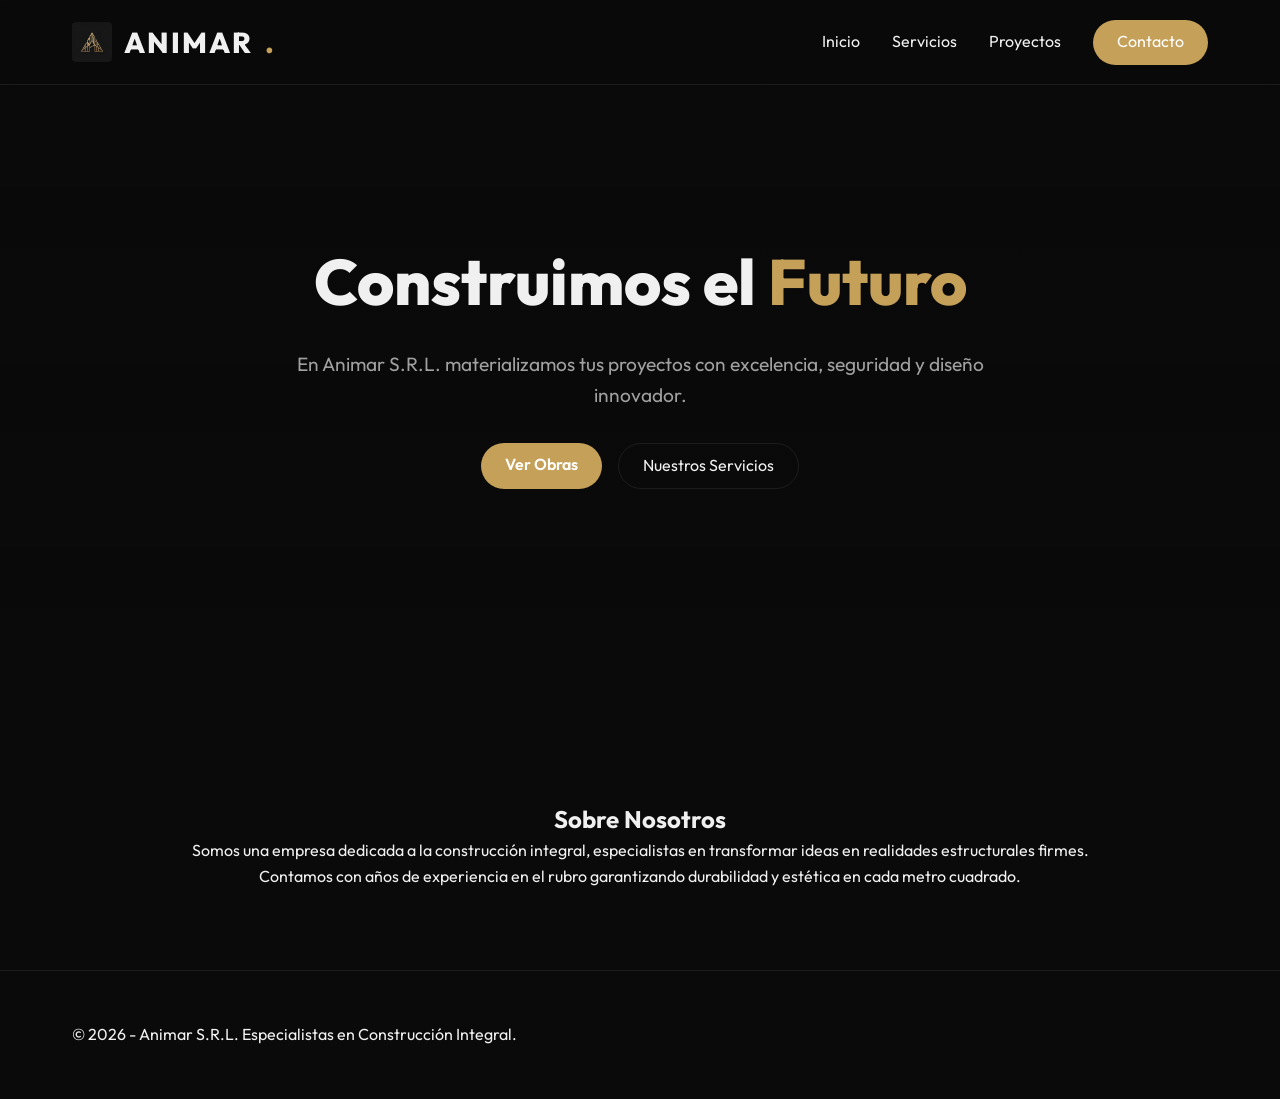
==== index.html @ dadec55a "Initial commit" ====
<!DOCTYPE html>
<html lang="es">
<head>
    <meta charset="utf-8" />
    <meta name="viewport" content="width=device-width, initial-scale=1.0" />
    <title>Animar - Inicio</title>
    <link rel="stylesheet" href="css/style.css" />
    <link href="https://fonts.googleapis.com/css2?family=Outfit:wght@300;400;600;800&display=swap" rel="stylesheet">
    <link rel="icon" type="image/png" href="img/animar_logo.png" />
</head>
<body>
    <header class="glass-header">
        <div class="header-container">
            <a class="logo" href="index.html"><img src="img/animar_logo.png" alt="Animar Logo" class="header-logo-img" /> ANIMAR<span class="dot">.</span></a>
            <nav>
                <ul class="nav-links">
                    <li><a href="index.html">Inicio</a></li>
                    <li><a href="servicios.html">Servicios</a></li>
                    <li><a href="proyectos.html">Proyectos</a></li>
                    <li><a href="contacto.html" class="btn-primary">Contacto</a></li>
                </ul>
            </nav>
        </div>
    </header>

    <main role="main" class="main-content">
        <div class="hero-section animate-up">
            <div class="hero-overlay"></div>
            <div class="hero-content">
                <h1>Construimos el <span class="accent">Futuro</span></h1>
                <p>En Animar S.R.L. materializamos tus proyectos con excelencia, seguridad y diseño innovador.</p>
                <div class="hero-actions">
                    <a href="proyectos.html" class="btn-primary">Ver Obras</a>
                    <a href="servicios.html" class="btn-secondary">Nuestros Servicios</a>
                </div>
            </div>
        </div>

        <section class="about-section animate-up">
            <div class="container">
                <h2>Sobre Nosotros</h2>
                <p>Somos una empresa dedicada a la construcción integral, especialistas en transformar ideas en realidades estructurales firmes. Contamos con años de experiencia en el rubro garantizando durabilidad y estética en cada metro cuadrado.</p>
            </div>
        </section>
    </main>

    <footer class="glass-footer">
        <div class="footer-container">
            <p>&copy; <script>document.write(new Date().getFullYear())</script> - Animar S.R.L. Especialistas en Construcción Integral.</p>
            <!-- Panel Link Removed for Static Version -->
        </div>
    </footer>

    <script src="js/main.js"></script>
</body>
</html>
---- css/style.css ----
:root {
    --bg-dark: #0a0a0a;
    --bg-card: rgba(255, 255, 255, 0.03);
    --border-color: rgba(255, 255, 255, 0.08);
    --primary-color: #c5a059; /* Dorado/Bronce Premium */
    --primary-hover: #ad8a49;
    --text-main: #f0f0f0;
    --text-muted: #a0a0a0;
    --glass-bg: rgba(10, 10, 10, 0.7);
}

* {
    box-sizing: border-box;
    margin: 0;
    padding: 0;
}

body {
    font-family: 'Outfit', sans-serif;
    background-color: var(--bg-dark);
    color: var(--text-main);
    line-height: 1.6;
    overflow-x: hidden;
}

/* Header & Glassmorphism */
.glass-header {
    position: fixed;
    top: 0;
    width: 100%;
    background: var(--glass-bg);
    backdrop-filter: blur(12px);
    -webkit-backdrop-filter: blur(12px);
    border-bottom: 1px solid var(--border-color);
    z-index: 1000;
    transition: all 0.3s ease;
}

.header-container, .footer-container {
    max-width: 1200px;
    margin: 0 auto;
    padding: 1.2rem 2rem;
    display: flex;
    justify-content: space-between;
    align-items: center;
}

.logo {
    font-size: 1.8rem;
    font-weight: 800;
    color: var(--text-main);
    text-decoration: none;
    letter-spacing: 2px;
    display: flex;
    align-items: center;
    gap: 12px;
}
.header-logo-img {
    height: 40px;
    width: auto;
    border-radius: 4px;
}
.logo .dot { color: var(--primary-color); }

.nav-links {
    list-style: none;
    display: flex;
    gap: 2rem;
    align-items: center;
}

.nav-links a {
    color: var(--text-main);
    text-decoration: none;
    font-weight: 400;
    transition: color 0.3s;
}

.nav-links a:hover {
    color: var(--primary-color);
}

.btn-primary {
    background: var(--primary-color);
    color: #fff !important;
    padding: 0.6rem 1.5rem;
    border-radius: 50px;
    font-weight: 600;
    transition: transform 0.3s, background 0.3s;
    text-decoration: none;
    display: inline-block;
}

.btn-primary:hover {
    background: var(--primary-hover);
    transform: translateY(-2px);
}

.btn-secondary {
    border: 1px solid var(--border-color);
    color: var(--text-main);
    padding: 0.6rem 1.5rem;
    border-radius: 50px;
    text-decoration: none;
    transition: 0.3s;
    display: inline-block;
}

.btn-secondary:hover { 
    background: rgba(255,255,255,0.1); 
}

/* Main Content Padding */
.main-content {
    min-height: 100vh;
}

/* Footer */
.glass-footer {
    background: rgba(10, 10, 10, 0.95);
    border-top: 1px solid var(--border-color);
    margin-top: auto;
    padding: 2rem 0;
    text-align: center;
}

/* Animations */
@keyframes fadeInUp {
    from { opacity: 0; transform: translateY(30px); }
    to { opacity: 1; transform: translateY(0); }
}

.animate-up {
    animation: fadeInUp 0.8s ease forwards;
}

/* Shared Utilities */
.container { max-width: 1000px; margin: 0 auto; padding: 0 2rem; }
.accent { color: var(--primary-color); }
.page-header { text-align: center; padding: 10rem 2rem 4rem; }
.page-header h1 { font-size: 3rem; font-weight: 800; }
.page-header p { font-size: 1.2rem; color: var(--text-muted); }

/* --- Index Page Styles --- */
.hero-section {
    position: relative;
    height: 80vh;
    display: flex;
    align-items: center;
    justify-content: center;
    background: url('https://images.unsplash.com/photo-1541888081696-27715b098dc0?q=80&w=1920&auto=format&fit=crop') center/cover no-repeat;
    text-align: center;
}
.hero-overlay {
    position: absolute;
    top: 0; left: 0; width: 100%; height: 100%;
    background: linear-gradient(180deg, rgba(10,10,10,0.6) 0%, rgba(10,10,10,1) 100%);
}
.hero-content {
    position: relative;
    z-index: 10;
    max-width: 800px;
    padding: 0 2rem;
}
.hero-content h1 {
    font-size: 4rem;
    font-weight: 800;
    margin-bottom: 1rem;
}
.hero-content p {
    font-size: 1.2rem;
    color: var(--text-muted);
    margin-bottom: 2rem;
}
.hero-actions { display: flex; gap: 1rem; justify-content: center; }
.about-section { padding: 5rem 0; text-align: center; }

/* --- Servicios Page Styles --- */
.services-container {
    max-width: 1000px;
    margin: 0 auto 5rem;
    display: grid;
    grid-template-columns: 1fr 1fr;
    gap: 2rem;
    padding: 0 2rem;
}
.service-card {
    background: var(--bg-card);
    border: 1px solid var(--border-color);
    padding: 3rem 2rem;
    border-radius: 16px;
    transition: transform 0.3s, border-color 0.3s;
}
.service-card:hover {
    transform: translateY(-5px);
    border-color: var(--primary-color);
}
.service-icon { font-size: 3rem; margin-bottom: 1rem; }
.service-card h2 { margin-bottom: 1rem; font-size: 1.8rem; }
.service-card p { color: var(--text-muted); margin-bottom: 1.5rem; }
.service-features {
    list-style: none;
}
.service-features li::before {
    content: "✓";
    color: var(--primary-color);
    font-weight: bold;
    margin-right: 10px;
}
@media (max-width: 768px) {
    .services-container { grid-template-columns: 1fr; }
}

/* --- Proyectos Page Styles --- */
.projects-gallery {
    max-width: 1200px;
    margin: 0 auto 5rem;
    padding: 0 2rem;
    display: flex;
    flex-direction: column;
    gap: 5rem;
}
.project-item {
    border-bottom: 1px solid var(--border-color);
    padding-bottom: 4rem;
}
.project-item:last-child { border-bottom: none; }
.project-info {
    margin-bottom: 2rem;
}
.project-info h2 { font-size: 2rem; margin-bottom: 0.5rem; }
.project-info p { color: var(--text-muted); font-size: 1.1rem; margin-bottom: 1.5rem; max-width: 800px; }
.wpp-small { font-size: 0.9rem; padding: 0.5rem 1.2rem; display: inline-block; text-decoration: none;}

.project-carousel {
    position: relative;
    overflow: hidden;
    width: 100%;
    border-radius: 12px;
    background: #111;
}
.carousel-inner {
    display: flex;
    transition: transform 0.4s ease-in-out;
}
.carousel-inner img {
    min-width: 100%;
    height: 450px;
    object-fit: cover;
}
.carousel-btn {
    position: absolute;
    top: 50%;
    transform: translateY(-50%);
    background: rgba(0, 0, 0, 0.6);
    color: white;
    border: none;
    padding: 15px 20px;
    cursor: pointer;
    font-size: 1.5rem;
    z-index: 10;
    transition: background 0.3s;
    border-radius: 5px;
}
.carousel-btn.prev { left: 10px; }
.carousel-btn.next { right: 10px; }
.carousel-btn:hover { background: var(--primary-color); }
.no-projects { text-align: center; color: var(--text-muted); font-style: italic; }

/* --- Contacto Page Styles --- */
.contact-container {
    max-width: 900px;
    margin: 0 auto 5rem;
    padding: 0 2rem;
}
.contact-info {
    background: var(--bg-card);
    border: 1px solid var(--border-color);
    border-radius: 16px;
    padding: 3rem 2rem;
    text-align: center;
    backdrop-filter: blur(10px);
}
.contact-info h2 { font-size: 2rem; margin-bottom: 1rem; }
.contact-info > p { color: var(--text-muted); margin-bottom: 3rem; }

.contact-methods {
    display: grid;
    grid-template-columns: 1fr 1fr;
    gap: 2rem;
}

.method-card {
    padding: 2.5rem 1.5rem;
    border: 1px solid var(--border-color);
    border-radius: 12px;
    text-decoration: none;
    color: var(--text-main);
    transition: transform 0.3s, background 0.3s;
    display: flex;
    flex-direction: column;
    align-items: center;
}
.method-card:hover {
    transform: translateY(-5px);
    background: rgba(255,255,255,0.05);
    border-color: var(--primary-color);
}
.method-icon { font-size: 3rem; margin-bottom: 1rem; }
.method-card h3 { font-size: 1.4rem; margin-bottom: 0.5rem; }
.method-card p { color: var(--text-muted); margin-bottom: 1.5rem; }

.wpp-link, .mail-link { font-size: 0.9rem; margin-top: auto; }

@media (max-width: 600px) {
    .contact-methods { grid-template-columns: 1fr; }
}
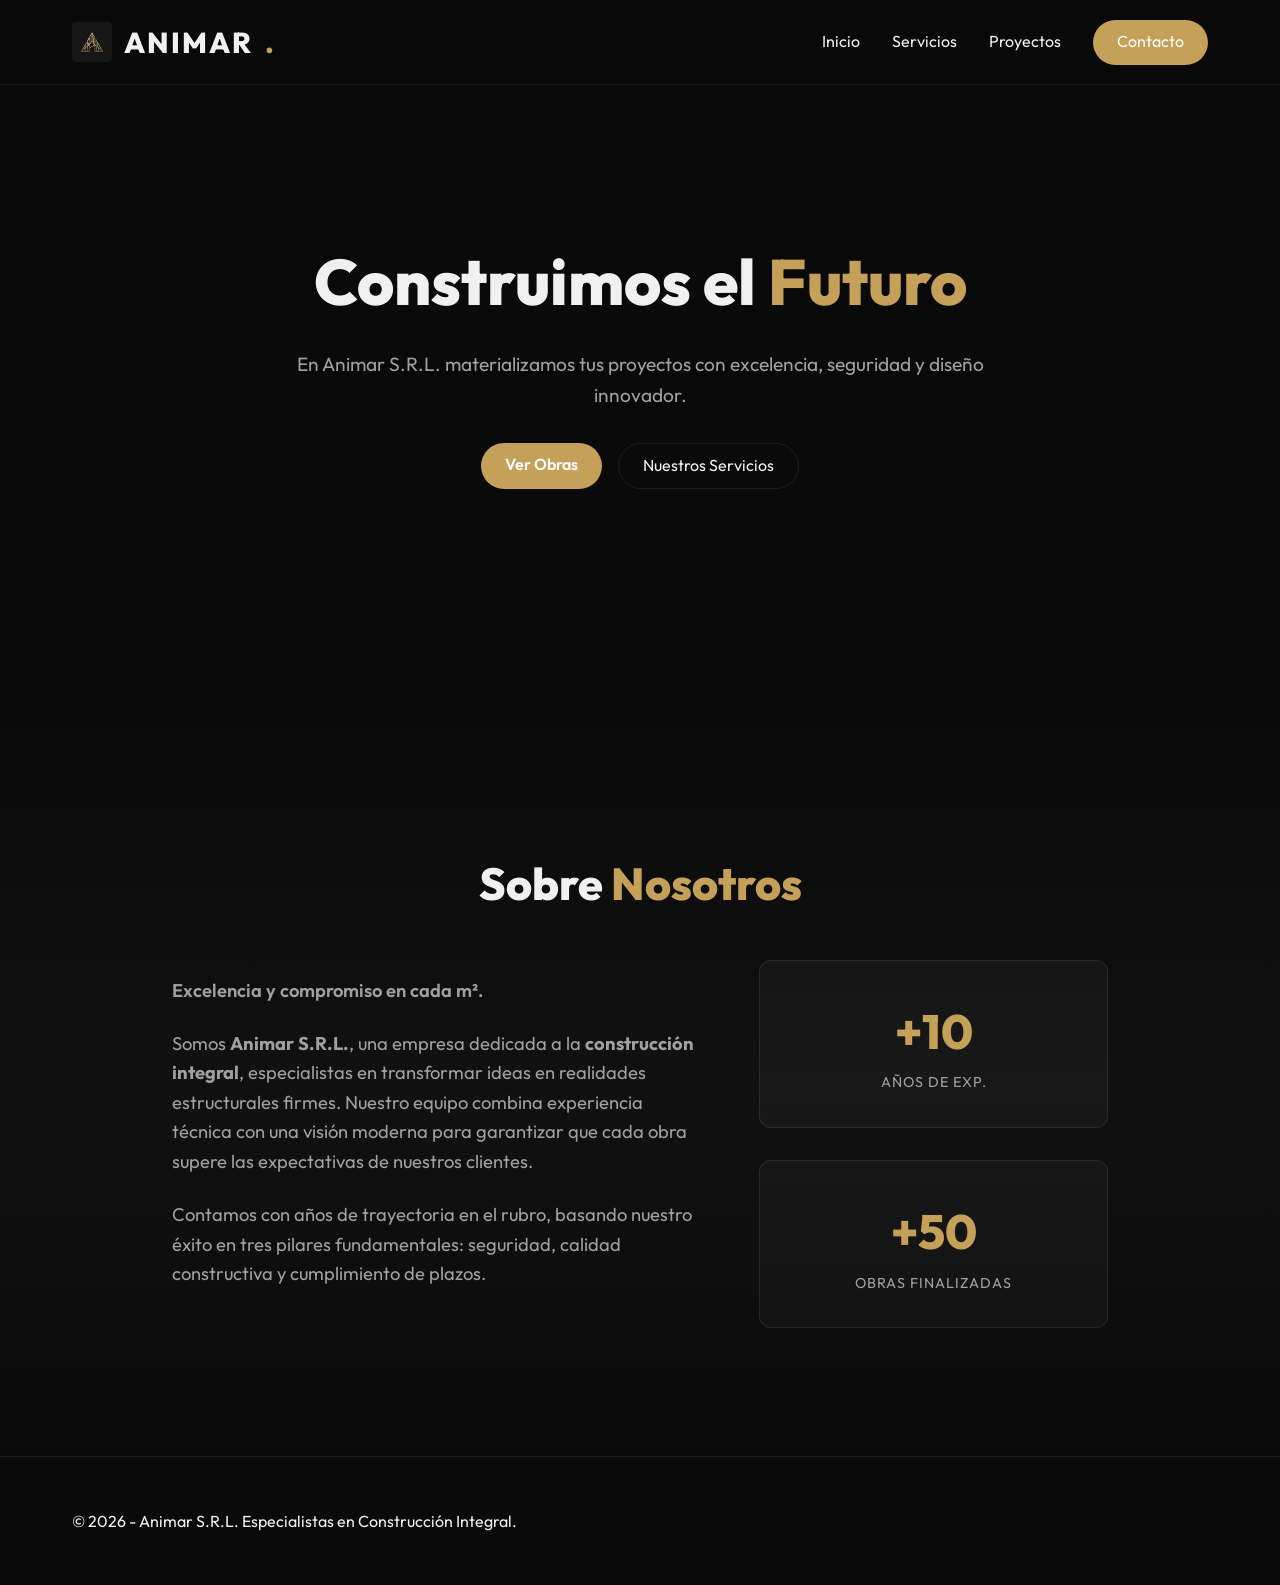
==== commit f8bf02bf: "feat: implement global dark theme styles, project gallery, and navigation components" ====
--- a/index.html
+++ b/index.html
@@ -13,13 +13,19 @@
         <div class="header-container">
             <a class="logo" href="index.html"><img src="img/animar_logo.png" alt="Animar Logo" class="header-logo-img" /> ANIMAR<span class="dot">.</span></a>
             <nav>
-                <ul class="nav-links">
+                <div class="mobile-menu-toggle" id="mobile-menu-btn">
+                    <span></span>
+                    <span></span>
+                    <span></span>
+                </div>
+                <ul class="nav-links" id="nav-menu">
                     <li><a href="index.html">Inicio</a></li>
                     <li><a href="servicios.html">Servicios</a></li>
                     <li><a href="proyectos.html">Proyectos</a></li>
                     <li><a href="contacto.html" class="btn-primary">Contacto</a></li>
                 </ul>
             </nav>
+            <div class="nav-overlay" id="nav-overlay"></div>
         </div>
     </header>
 
@@ -38,8 +44,24 @@
 
         <section class="about-section animate-up">
             <div class="container">
-                <h2>Sobre Nosotros</h2>
-                <p>Somos una empresa dedicada a la construcción integral, especialistas en transformar ideas en realidades estructurales firmes. Contamos con años de experiencia en el rubro garantizando durabilidad y estética en cada metro cuadrado.</p>
+                <h2 class="section-title">Sobre <span class="accent">Nosotros</span></h2>
+                <div class="about-grid">
+                    <div class="about-text">
+                        <p class="lead-text">Excelencia y compromiso en cada m².</p>
+                        <p>Somos <strong>Animar S.R.L.</strong>, una empresa dedicada a la <strong>construcción integral</strong>, especialistas en transformar ideas en realidades estructurales firmes. Nuestro equipo combina experiencia técnica con una visión moderna para garantizar que cada obra supere las expectativas de nuestros clientes.</p>
+                        <p>Contamos con años de trayectoria en el rubro, basando nuestro éxito en tres pilares fundamentales: seguridad, calidad constructiva y cumplimiento de plazos.</p>
+                    </div>
+                    <div class="about-stats">
+                        <div class="stat-item">
+                            <span class="stat-number">+10</span>
+                            <span class="stat-label">Años de Exp.</span>
+                        </div>
+                        <div class="stat-item">
+                            <span class="stat-number">+50</span>
+                            <span class="stat-label">Obras Finalizadas</span>
+                        </div>
+                    </div>
+                </div>
             </div>
         </section>
     </main>
--- a/css/style.css
+++ b/css/style.css
@@ -80,6 +80,56 @@
     color: var(--primary-color);
 }
 
+/* Mobile Toggle */
+.mobile-menu-toggle {
+    display: none;
+    flex-direction: column;
+    gap: 6px;
+    cursor: pointer;
+    z-index: 1001;
+    padding: 10px;
+}
+
+.mobile-menu-toggle span {
+    display: block;
+    width: 25px;
+    height: 2px;
+    background-color: var(--text-main);
+    transition: all 0.3s ease;
+}
+
+.mobile-menu-toggle.active span:nth-child(1) {
+    transform: translateY(8px) rotate(45deg);
+}
+
+.mobile-menu-toggle.active span:nth-child(2) {
+    opacity: 0;
+}
+
+.mobile-menu-toggle.active span:nth-child(3) {
+    transform: translateY(-8px) rotate(-45deg);
+}
+
+/* Overlay */
+.nav-overlay {
+    position: fixed;
+    top: 0;
+    left: 0;
+    width: 100%;
+    height: 100%;
+    background: rgba(0, 0, 0, 0.7);
+    backdrop-filter: blur(5px);
+    z-index: 998;
+    opacity: 0;
+    visibility: hidden;
+    transition: all 0.3s ease;
+}
+
+.nav-overlay.active {
+    opacity: 1;
+    visibility: visible;
+}
+
 .btn-primary {
     background: var(--primary-color);
     color: #fff !important;
@@ -138,8 +188,22 @@
 .container { max-width: 1000px; margin: 0 auto; padding: 0 2rem; }
 .accent { color: var(--primary-color); }
 .page-header { text-align: center; padding: 10rem 2rem 4rem; }
-.page-header h1 { font-size: 3rem; font-weight: 800; }
-.page-header p { font-size: 1.2rem; color: var(--text-muted); }
+.page-header h1 { font-size: 3.5rem; font-weight: 800; margin-bottom: 0.5rem; }
+.page-header p { font-size: 1.3rem; color: var(--text-muted); }
+
+.section-title {
+    font-size: 2.8rem;
+    font-weight: 800;
+    margin-bottom: 2.5rem;
+    text-align: center;
+}
+
+.lead-text {
+    font-size: 1.4rem;
+    color: var(--primary-color);
+    margin-bottom: 1.5rem;
+    font-weight: 600;
+}
 
 /* --- Index Page Styles --- */
 .hero-section {
@@ -173,7 +237,49 @@
     margin-bottom: 2rem;
 }
 .hero-actions { display: flex; gap: 1rem; justify-content: center; }
-.about-section { padding: 5rem 0; text-align: center; }
+.about-section { padding: 8rem 0; background: linear-gradient(180deg, var(--bg-dark), #111 50%, var(--bg-dark)); }
+
+.about-grid {
+    display: grid;
+    grid-template-columns: 1.5fr 1fr;
+    gap: 4rem;
+    align-items: center;
+    text-align: left;
+}
+
+.about-text p {
+    font-size: 1.15rem;
+    color: var(--text-muted);
+    margin-bottom: 1.5rem;
+}
+
+.about-stats {
+    display: flex;
+    flex-direction: column;
+    gap: 2rem;
+}
+
+.stat-item {
+    background: var(--bg-card);
+    border: 1px solid var(--border-color);
+    padding: 2rem;
+    border-radius: 12px;
+    text-align: center;
+}
+
+.stat-number {
+    display: block;
+    font-size: 3rem;
+    font-weight: 800;
+    color: var(--primary-color);
+}
+
+.stat-label {
+    text-transform: uppercase;
+    letter-spacing: 1px;
+    font-size: 0.9rem;
+    color: var(--text-muted);
+}
 
 /* --- Servicios Page Styles --- */
 .services-container {
@@ -194,21 +300,78 @@
 .service-card:hover {
     transform: translateY(-5px);
     border-color: var(--primary-color);
-}
-.service-icon { font-size: 3rem; margin-bottom: 1rem; }
-.service-card h2 { margin-bottom: 1rem; font-size: 1.8rem; }
-.service-card p { color: var(--text-muted); margin-bottom: 1.5rem; }
+    box-shadow: 0 10px 40px rgba(0,0,0,0.5);
+}
+.service-icon { font-size: 4rem; margin-bottom: 1.5rem; }
+.service-card .large-title { 
+    margin-bottom: 1.5rem; 
+    font-size: 2.5rem; 
+    font-weight: 800;
+    color: var(--text-main);
+}
+.service-desc { 
+    font-size: 1.25rem; 
+    color: var(--primary-color); 
+    margin-bottom: 1.5rem;
+    font-weight: 500;
+}
+.service-card p { 
+    font-size: 1.1rem;
+    color: var(--text-muted); 
+    margin-bottom: 1.5rem; 
+}
 .service-features {
     list-style: none;
+    margin-top: 2rem;
+}
+.service-features li {
+    margin-bottom: 0.8rem;
+    font-size: 1.05rem;
 }
 .service-features li::before {
     content: "✓";
     color: var(--primary-color);
     font-weight: bold;
-    margin-right: 10px;
-}
+    margin-right: 15px;
+}
+
+@media (max-width: 900px) {
+    .about-grid { grid-template-columns: 1fr; text-align: center; }
+    .about-stats { flex-direction: row; justify-content: center; }
+}
+
 @media (max-width: 768px) {
+    .nav-links {
+        position: fixed;
+        top: 0;
+        right: -100%;
+        width: 80%;
+        max-width: 300px;
+        height: 100vh;
+        background: rgba(10, 10, 10, 0.98);
+        flex-direction: column;
+        justify-content: center;
+        gap: 3rem;
+        transition: all 0.4s cubic-bezier(0.175, 0.885, 0.32, 1.275);
+        z-index: 999;
+        box-shadow: -10px 0 30px rgba(0,0,0,0.5);
+    }
+    .nav-links.active {
+        right: 0;
+    }
+    .mobile-menu-toggle {
+        display: flex;
+    }
     .services-container { grid-template-columns: 1fr; }
+    .page-header h1 { font-size: 2.5rem; }
+    .hero-content h1 { font-size: 2.8rem; }
+    .section-title { font-size: 2.2rem; }
+}
+
+@media (max-width: 500px) {
+    .about-stats { flex-direction: column; }
+    .header-container { padding: 1rem 1.5rem; }
+    .logo { font-size: 1.5rem; }
 }
 
 /* --- Proyectos Page Styles --- */
